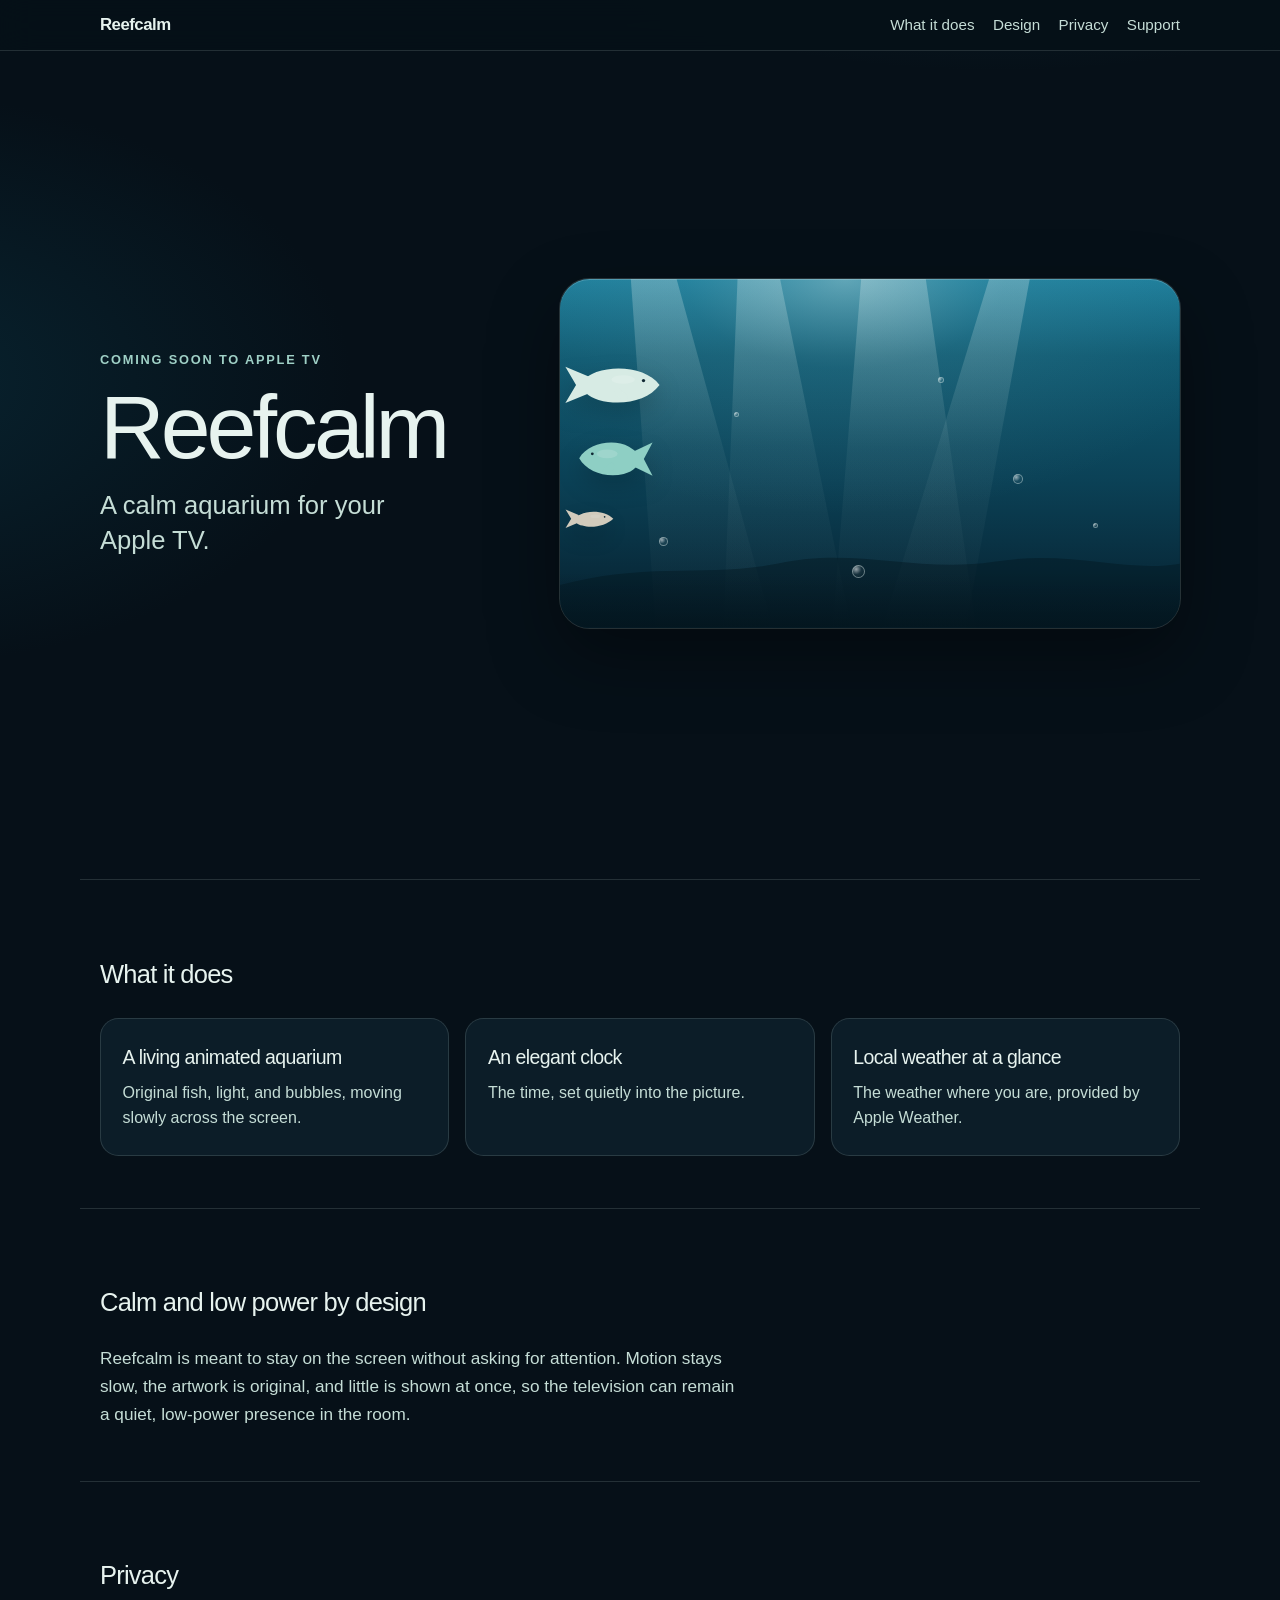
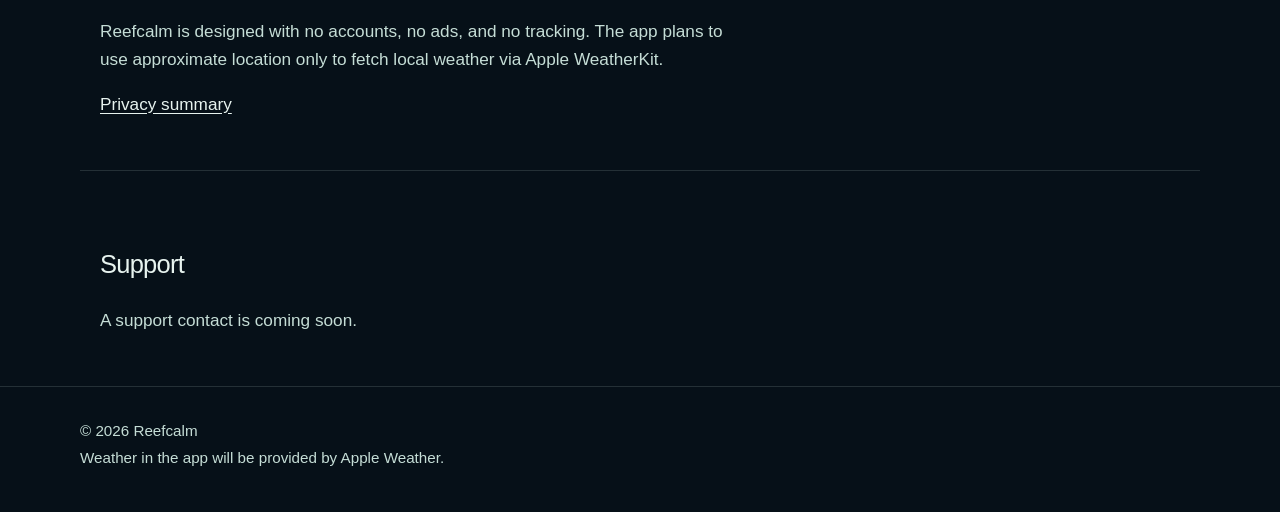
==== index.html @ 29d86023 "Add the Reefcalm outline website A static landing page and plain-language privacy summary for the up" ====
<!DOCTYPE html>
<html lang="en">
<head>
  <meta charset="utf-8">
  <meta name="viewport" content="width=device-width, initial-scale=1">
  <meta name="color-scheme" content="dark">
  <meta name="theme-color" content="#061018">
  <title>Reefcalm — A calm aquarium for Apple TV</title>
  <meta name="description" content="Reefcalm is a calm animated aquarium for Apple TV, with a clock and local weather. Coming soon to Apple TV.">
  <link rel="stylesheet" href="styles.css">
</head>
<body>
  <a class="skip-link" href="#main">Skip to content</a>
  <header class="site-header">
    <nav class="nav" aria-label="Primary">
      <a class="wordmark" href="index.html">Reefcalm</a>
      <ul class="nav-links">
        <li><a href="#what">What it does</a></li>
        <li><a href="#design">Design</a></li>
        <li><a href="privacy.html">Privacy</a></li>
        <li><a href="#support">Support</a></li>
      </ul>
    </nav>
  </header>

  <main id="main" tabindex="-1">
    <section class="hero" aria-labelledby="hero-title">
      <div class="hero-copy">
        <p class="eyebrow">Coming soon to Apple TV</p>
        <h1 id="hero-title">Reefcalm</h1>
        <p class="lede">A calm aquarium for your Apple TV.</p>
      </div>

      <div class="tank" role="img" aria-label="Deep blue water with soft light rays, three simple fish, and bubbles.">
        <svg class="scene" viewBox="0 0 1600 900" preserveAspectRatio="xMidYMid slice" aria-hidden="true" focusable="false">
          <defs>
            <linearGradient id="water" x1="0" y1="0" x2="0" y2="1">
              <stop offset="0%" stop-color="#1c7d9a"/>
              <stop offset="22%" stop-color="#0f5a72"/>
              <stop offset="58%" stop-color="#0b4156"/>
              <stop offset="100%" stop-color="#061e2c"/>
            </linearGradient>
            <radialGradient id="glow" cx="46%" cy="0%" r="68%">
              <stop offset="0%" stop-color="#e7f6f1" stop-opacity="0.34"/>
              <stop offset="38%" stop-color="#8ec4cc" stop-opacity="0.1"/>
              <stop offset="100%" stop-color="#8ec4cc" stop-opacity="0"/>
            </radialGradient>
            <linearGradient id="raygrad" x1="0" y1="0" x2="0" y2="1">
              <stop offset="0%" stop-color="#f4fbf8" stop-opacity="0.38"/>
              <stop offset="48%" stop-color="#d7efe8" stop-opacity="0.08"/>
              <stop offset="100%" stop-color="#d7efe8" stop-opacity="0"/>
            </linearGradient>
            <linearGradient id="floor" x1="0" y1="0" x2="0" y2="1">
              <stop offset="0%" stop-color="#041821" stop-opacity="0"/>
              <stop offset="100%" stop-color="#03141c" stop-opacity="0.72"/>
            </linearGradient>
          </defs>
          <rect width="1600" height="900" fill="url(#water)"/>
          <rect width="1600" height="900" fill="url(#glow)"/>
          <g fill="url(#raygrad)">
            <polygon class="ray ray-1" points="180,-40 290,-40 560,940 250,940"/>
            <polygon class="ray ray-2" points="460,-40 560,-40 760,940 420,940"/>
            <polygon class="ray ray-3" points="780,-30 940,-30 1080,940 700,940"/>
            <polygon class="ray ray-4" points="1120,-40 1220,-40 1040,940 820,940"/>
          </g>
          <path fill="#041821" opacity="0.45" d="M0 790 C220 730 380 770 560 735 C760 690 920 760 1120 730 C1320 698 1460 760 1600 735 L1600 900 L0 900 Z"/>
          <rect y="760" width="1600" height="140" fill="url(#floor)"/>
        </svg>

        <div class="swimmer s1" aria-hidden="true">
          <svg viewBox="0 0 220 110" focusable="false">
            <path class="fish-body" d="M186 54 C164 24 108 16 68 30 C48 38 40 48 42 54 C40 62 50 76 72 82 C114 94 164 84 186 54 Z"/>
            <path class="fish-body" d="M58 40 L10 20 L30 54 L10 88 L58 68 Z"/>
            <path class="fish-fin" d="M108 60 C124 72 136 82 116 80 C102 76 98 66 108 60 Z"/>
            <ellipse cx="118" cy="44" rx="22" ry="8" fill="#ffffff" opacity="0.16"/>
            <circle class="fish-eye" cx="156" cy="46" r="3.1"/>
          </svg>
        </div>
        <div class="swimmer s2" aria-hidden="true">
          <svg class="face-left" viewBox="0 0 220 120" focusable="false">
            <path class="fish-body" d="M176 60 C156 26 98 14 62 34 C42 46 36 56 38 62 C36 72 50 90 74 96 C112 106 158 92 176 60 Z"/>
            <path class="fish-body" d="M54 46 L8 24 L28 62 L8 100 L54 78 Z"/>
            <path class="fish-fin" d="M102 70 C120 84 134 96 112 94 C96 88 88 76 102 70 Z"/>
            <ellipse cx="112" cy="50" rx="24" ry="10" fill="#ffffff" opacity="0.14"/>
            <circle class="fish-eye" cx="146" cy="50" r="3.2"/>
          </svg>
        </div>
        <div class="swimmer s3" aria-hidden="true">
          <svg viewBox="0 0 220 110" focusable="false">
            <path class="fish-body" d="M172 54 C150 30 98 24 66 40 C50 48 44 52 46 54 C44 60 56 74 72 76 C104 86 150 76 172 54 Z"/>
            <path class="fish-body" d="M60 42 L18 24 L36 54 L18 84 L60 66 Z"/>
            <path class="fish-fin" d="M98 60 C112 70 122 78 106 76 C94 72 88 64 98 60 Z"/>
            <ellipse cx="114" cy="46" rx="16" ry="6" fill="#ffffff" opacity="0.14"/>
            <circle class="fish-eye" cx="144" cy="48" r="2.7"/>
          </svg>
        </div>

        <span class="bubble b1" aria-hidden="true"></span>
        <span class="bubble b2" aria-hidden="true"></span>
        <span class="bubble b3" aria-hidden="true"></span>
        <span class="bubble b4" aria-hidden="true"></span>
        <span class="bubble b5" aria-hidden="true"></span>
        <span class="bubble b6" aria-hidden="true"></span>
      </div>
    </section>

    <section class="section" id="what" aria-labelledby="what-title">
      <h2 id="what-title">What it does</h2>
      <ul class="features">
        <li>
          <h3>A living animated aquarium</h3>
          <p>Original fish, light, and bubbles, moving slowly across the screen.</p>
        </li>
        <li>
          <h3>An elegant clock</h3>
          <p>The time, set quietly into the picture.</p>
        </li>
        <li>
          <h3>Local weather at a glance</h3>
          <p>The weather where you are, provided by Apple Weather.</p>
        </li>
      </ul>
    </section>

    <section class="section" id="design" aria-labelledby="design-title">
      <h2 id="design-title">Calm and low power by design</h2>
      <p>Reefcalm is meant to stay on the screen without asking for attention. Motion stays slow, the artwork is original, and little is shown at once, so the television can remain a quiet, low-power presence in the room.</p>
    </section>

    <section class="section" id="privacy" aria-labelledby="privacy-title">
      <h2 id="privacy-title">Privacy</h2>
      <p>Reefcalm is designed with no accounts, no ads, and no tracking. The app plans to use approximate location only to fetch local weather via Apple WeatherKit.</p>
      <p class="more"><a href="privacy.html">Privacy summary</a></p>
    </section>

    <section class="section" id="support" aria-labelledby="support-title">
      <h2 id="support-title">Support</h2>
      <p>A support contact is coming soon.</p>
    </section>
  </main>

  <footer class="site-footer">
    <div class="footer-inner">
      <p>© 2026 Reefcalm</p>
      <p>Weather in the app will be provided by Apple Weather.</p>
    </div>
  </footer>
</body>
</html>
---- styles.css ----
:root {
  --bg: #061018;
  --bg-raised: #0c1d28;
  --text: #e7f3ef;
  --text-soft: #c5ddd6;
  --accent: #9fd0c6;
  --line: rgba(215, 239, 233, 0.14);
  --font: -apple-system, "SF Pro Text", "SF Pro Display", BlinkMacSystemFont, "Segoe UI", Helvetica, Arial, sans-serif;
  --content: 1120px;
  --pad: 1.25rem;
}

*,
*::before,
*::after {
  box-sizing: border-box;
}

html {
  scroll-behavior: smooth;
}

body {
  display: flex;
  flex-direction: column;
  margin: 0;
  min-height: 100vh;
  background:
    radial-gradient(1100px 560px at 78% -12%, rgba(26, 96, 118, 0.38), transparent 58%),
    radial-gradient(800px 480px at -10% 18%, rgba(10, 52, 68, 0.55), transparent 60%),
    var(--bg);
  color: var(--text);
  font-family: var(--font);
  font-size: 1.0625rem;
  line-height: 1.6;
  text-rendering: optimizeLegibility;
  -webkit-font-smoothing: antialiased;
}

::selection {
  background: #1a5c66;
  color: #f4fffc;
}

:focus-visible {
  outline: 2px solid var(--text);
  outline-offset: 3px;
}

a {
  color: var(--text);
}

a:visited {
  color: var(--text);
}

.skip-link {
  position: absolute;
  left: 1rem;
  top: -4rem;
  z-index: 20;
  padding: 0.6rem 1rem;
  background: var(--text);
  color: var(--bg);
  font-weight: 600;
  text-decoration: none;
}

.skip-link:focus {
  top: 1rem;
}

.site-header {
  position: sticky;
  top: 0;
  z-index: 5;
  background: rgba(6, 16, 24, 0.94);
  border-bottom: 1px solid var(--line);
  backdrop-filter: blur(16px);
}

.nav {
  display: flex;
  flex-wrap: wrap;
  align-items: center;
  justify-content: space-between;
  gap: 0.25rem 1.25rem;
  max-width: var(--content);
  margin: 0 auto;
  padding: 0.2rem var(--pad);
}

.wordmark {
  display: inline-flex;
  align-items: center;
  min-height: 44px;
  color: var(--text);
  font-size: 1.05rem;
  font-weight: 600;
  letter-spacing: -0.03em;
  text-decoration: none;
}

.nav-links {
  display: flex;
  flex-wrap: wrap;
  align-items: center;
  gap: 0.1rem 1.15rem;
  margin: 0;
  padding: 0;
  list-style: none;
}

.nav-links a {
  display: inline-flex;
  align-items: center;
  min-height: 44px;
  color: var(--text-soft);
  font-size: 0.95rem;
  text-decoration: none;
}

.nav-links a:hover,
.nav-links a:focus-visible,
.nav-links a[aria-current="page"] {
  color: var(--text);
  text-decoration: underline;
  text-underline-offset: 0.28em;
}

main a {
  text-underline-offset: 0.18em;
}

main {
  flex: 1 0 auto;
}

main:focus {
  outline: none;
}

section[id] {
  scroll-margin-top: 5rem;
}

h1,
h2,
h3 {
  font-weight: 500;
  letter-spacing: -0.03em;
  text-wrap: balance;
}

p {
  text-wrap: pretty;
}

.hero {
  display: grid;
  gap: 2rem;
  max-width: var(--content);
  margin: 0 auto;
  padding: 2.25rem var(--pad) 3.5rem;
  align-items: center;
}

.eyebrow {
  margin: 0 0 0.9rem;
  color: var(--accent);
  font-size: 0.8rem;
  font-weight: 600;
  letter-spacing: 0.14em;
  text-transform: uppercase;
}

.hero h1 {
  margin: 0;
  font-size: clamp(3.25rem, 8vw, 5.6rem);
  line-height: 0.95;
  letter-spacing: -0.045em;
}

.lede {
  margin: 1.15rem 0 0;
  max-width: 22ch;
  color: var(--text-soft);
  font-size: clamp(1.25rem, 2vw, 1.6rem);
  line-height: 1.35;
}

.tank {
  position: relative;
  aspect-ratio: 16 / 9;
  overflow: hidden;
  border-radius: 1.25rem;
  background: #06202e;
  box-shadow:
    0 0 0 1px rgba(215, 239, 233, 0.16),
    0 28px 70px rgba(0, 0, 0, 0.38);
}

.tank::after {
  content: "";
  position: absolute;
  inset: 0;
  z-index: 3;
  border-radius: inherit;
  box-shadow: inset 0 1px 0 rgba(255, 255, 255, 0.2);
  pointer-events: none;
}

.scene {
  position: absolute;
  inset: 0;
  display: block;
  width: 100%;
  height: 100%;
}

.ray {
  opacity: 0.72;
  transform-box: fill-box;
  transform-origin: 50% 0%;
  animation: ray 14s ease-in-out infinite alternate;
}

.ray-2 { animation-duration: 18s; animation-delay: -4s; }
.ray-3 { animation-duration: 15s; animation-delay: -8s; }
.ray-4 { animation-duration: 20s; animation-delay: -2s; }

.swimmer {
  position: absolute;
  left: 0;
  z-index: 1;
}

.swimmer svg {
  display: block;
  width: 100%;
  height: auto;
  overflow: visible;
  filter: drop-shadow(0 10px 12px rgba(0, 0, 0, 0.18));
}

.fish-body { fill: currentColor; }
.fish-fin { fill: currentColor; opacity: 0.7; }
.fish-eye { fill: #102833; }

.s1 {
  top: 22%;
  width: 19%;
  color: #d7ebe4;
  animation: swim-right 62s linear infinite;
  animation-delay: -12s;
}

.s2 {
  top: 44%;
  width: 15.5%;
  color: #8ecfc4;
  animation: swim-left 76s linear infinite;
  animation-delay: -36s;
}

.s3 {
  top: 64%;
  width: 11%;
  color: #e4d8c6;
  opacity: 0.92;
  animation: swim-right 54s linear infinite;
  animation-delay: -24s;
}

.face-left {
  transform: scaleX(-1);
  transform-origin: center;
}

.bubble {
  position: absolute;
  z-index: 2;
  border-radius: 50%;
  opacity: 0.8;
  background:
    radial-gradient(circle at 32% 32%, rgba(255, 255, 255, 0.72), rgba(255, 255, 255, 0.08) 42%, rgba(255, 255, 255, 0.02) 70%);
  box-shadow: inset 0 0 0 1px rgba(236, 248, 244, 0.55);
  animation: rise linear infinite;
}

.b1 { left: 16%; top: 74%; width: 9px; height: 9px; animation-duration: 19s; animation-delay: -2s; }
.b2 { left: 28%; top: 38%; width: 5px; height: 5px; animation-duration: 24s; animation-delay: -11s; }
.b3 { left: 47%; top: 82%; width: 13px; height: 13px; animation-duration: 22s; animation-delay: -6s; }
.b4 { left: 61%; top: 28%; width: 6px; height: 6px; animation-duration: 27s; animation-delay: -16s; }
.b5 { left: 73%; top: 56%; width: 10px; height: 10px; animation-duration: 21s; animation-delay: -9s; }
.b6 { left: 86%; top: 70%; width: 5px; height: 5px; animation-duration: 18s; animation-delay: -4s; }

.section {
  max-width: var(--content);
  margin: 0 auto;
  padding: 3.25rem var(--pad);
  border-top: 1px solid var(--line);
}

.section p {
  max-width: 40rem;
  margin: 0;
  color: var(--text-soft);
  font-size: 1.075rem;
  line-height: 1.65;
}

.section p + p,
.section .more {
  margin-top: 1rem;
}

.more {
  display: inline-block;
}

.features {
  display: grid;
  gap: 1rem;
  margin: 1.5rem 0 0;
  padding: 0;
  list-style: none;
}

.features li {
  padding: 1.4rem 1.35rem 1.5rem;
  background: var(--bg-raised);
  border: 1px solid var(--line);
  border-radius: 1.15rem;
}

.features h3 {
  margin: 0 0 0.5rem;
  font-size: 1.22rem;
}

.features p {
  max-width: none;
  font-size: 1rem;
  line-height: 1.55;
}

.site-footer {
  border-top: 1px solid var(--line);
  padding: 1.75rem var(--pad) 2.4rem;
}

.footer-inner {
  max-width: var(--content);
  margin: 0 auto;
}

.site-footer p {
  margin: 0.2rem 0;
  color: var(--text-soft);
  font-size: 0.95rem;
}

.legal {
  max-width: 42rem;
  margin: 0 auto;
  padding: 4.25rem var(--pad) 5rem;
}

.legal h1 {
  margin: 0 0 1.5rem;
  font-size: clamp(2.6rem, 6vw, 4.1rem);
  line-height: 1;
  letter-spacing: -0.04em;
}

.legal p {
  margin: 0 0 1.1rem;
  color: var(--text-soft);
  font-size: 1.125rem;
  line-height: 1.7;
}

@keyframes ray {
  from { opacity: 0.42; transform: rotate(-1.1deg) scaleX(0.96); }
  to { opacity: 0.95; transform: rotate(1.1deg) scaleX(1.05); }
}

@keyframes swim-right {
  0% { transform: translate3d(-30%, 0, 0); opacity: 0; }
  8% { opacity: 1; }
  28% { transform: translate3d(90%, -12px, 0); opacity: 1; }
  52% { transform: translate3d(230%, 8px, 0); opacity: 1; }
  76% { transform: translate3d(370%, -8px, 0); opacity: 1; }
  92% { opacity: 1; }
  100% { transform: translate3d(540%, 0, 0); opacity: 0; }
}

@keyframes swim-left {
  0% { transform: translate3d(640%, 0, 0); opacity: 0; }
  8% { opacity: 1; }
  30% { transform: translate3d(430%, 10px, 0); opacity: 1; }
  55% { transform: translate3d(230%, -8px, 0); opacity: 1; }
  80% { transform: translate3d(40%, 6px, 0); opacity: 1; }
  92% { opacity: 1; }
  100% { transform: translate3d(-40%, 0, 0); opacity: 0; }
}

@keyframes rise {
  0% { top: 96%; opacity: 0; transform: translateX(0); }
  14% { opacity: 0.85; }
  50% { transform: translateX(7px); }
  100% { top: -8%; opacity: 0; transform: translateX(-5px); }
}

@media (min-width: 720px) {
  .tank { border-radius: 1.85rem; }
}

@media (min-width: 880px) {
  .features { grid-template-columns: repeat(3, 1fr); }
}

@media (min-width: 960px) {
  .hero {
    grid-template-columns: minmax(16rem, 0.78fr) minmax(0, 1.22fr);
    column-gap: 4rem;
    min-height: calc(100svh - 4.5rem);
    padding-top: 1.5rem;
    padding-bottom: 3rem;
  }
}

@media (max-width: 380px) {
  .nav-links { gap: 0.1rem 0.75rem; }
  .nav-links a { font-size: 0.9rem; }
}

@media (prefers-reduced-motion: reduce) {
  html { scroll-behavior: auto; }

  *,
  *::before,
  *::after {
    animation: none !important;
    transition: none !important;
  }

  .ray { opacity: 0.75; transform: none; }
  .bubble { opacity: 0.8; transform: none; }

  .s1 { left: 12%; top: 26%; opacity: 1; transform: none; }
  .s2 { left: 60%; top: 44%; opacity: 1; transform: none; }
  .s3 { left: 30%; top: 64%; opacity: 0.92; transform: none; }
}

@media (forced-colors: active) {
  .tank { forced-color-adjust: none; border: 1px solid CanvasText; }
  .features li { border: 1px solid CanvasText; }
}
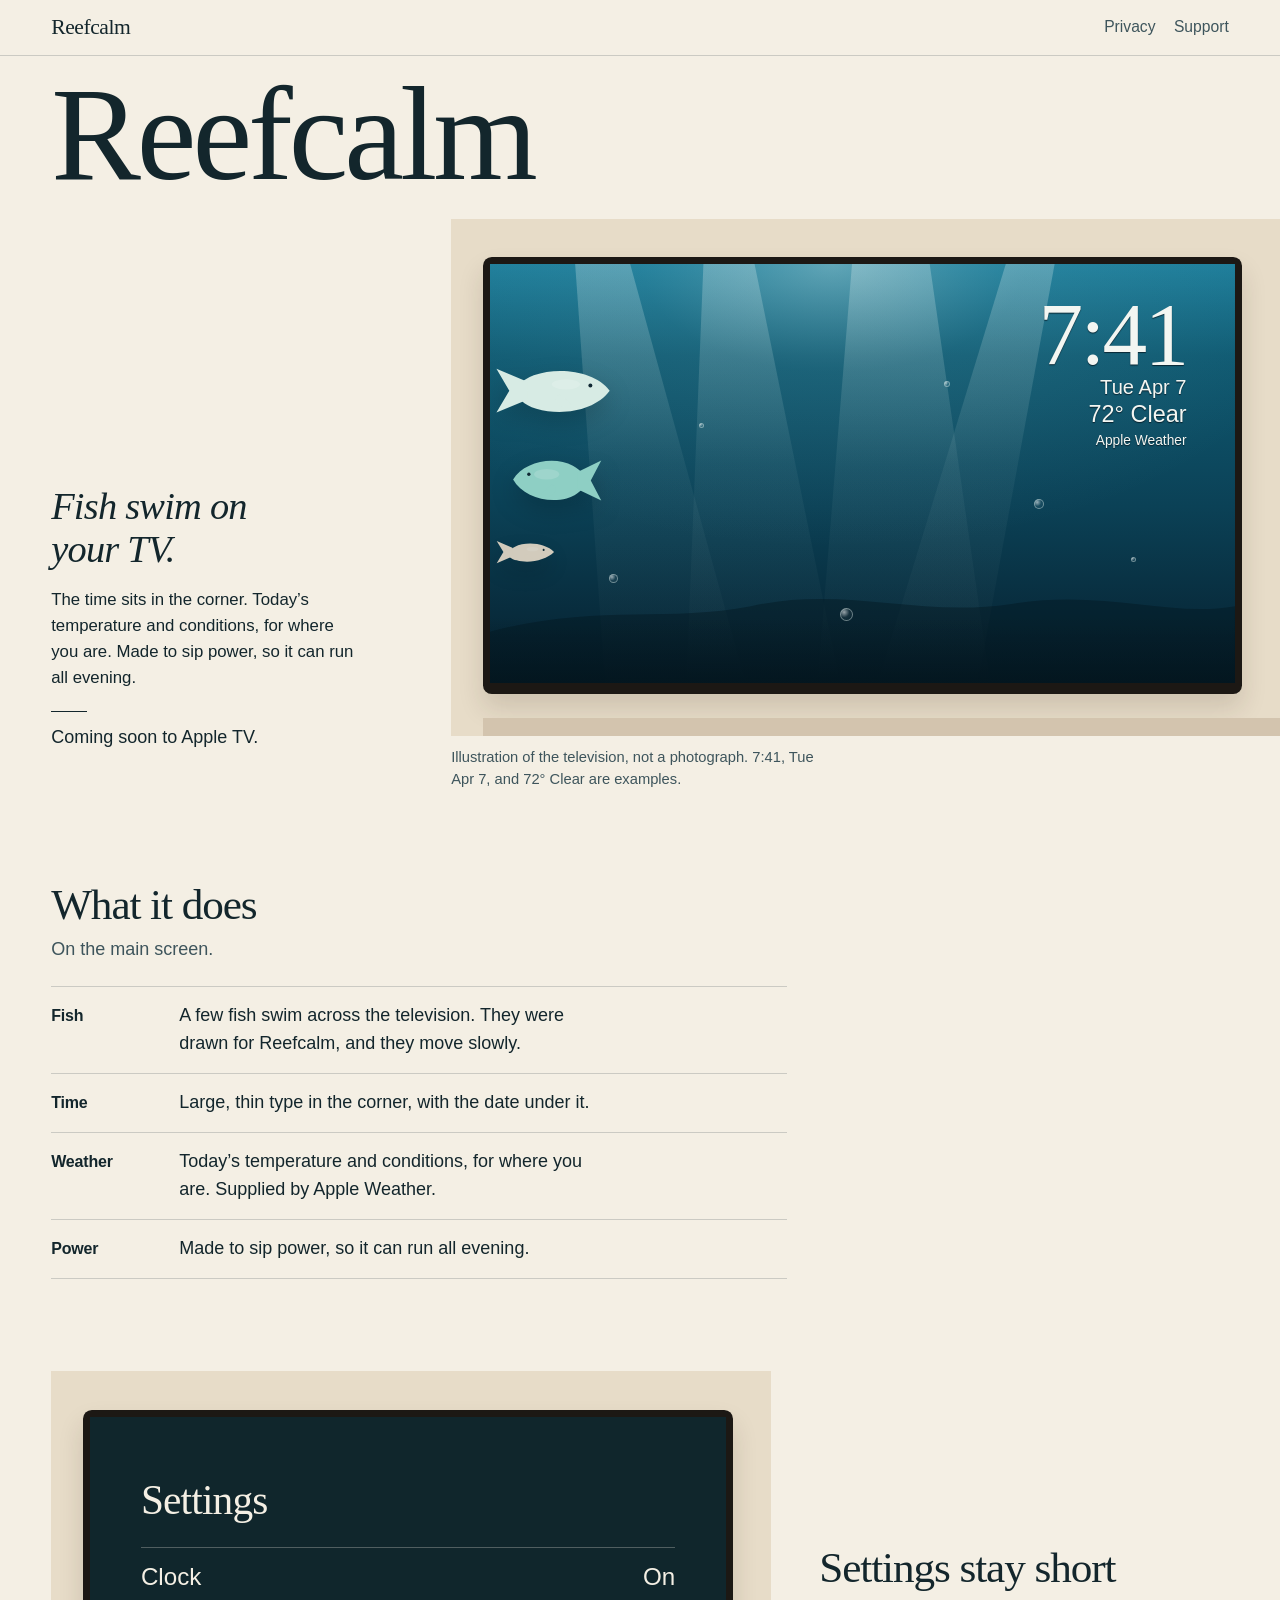
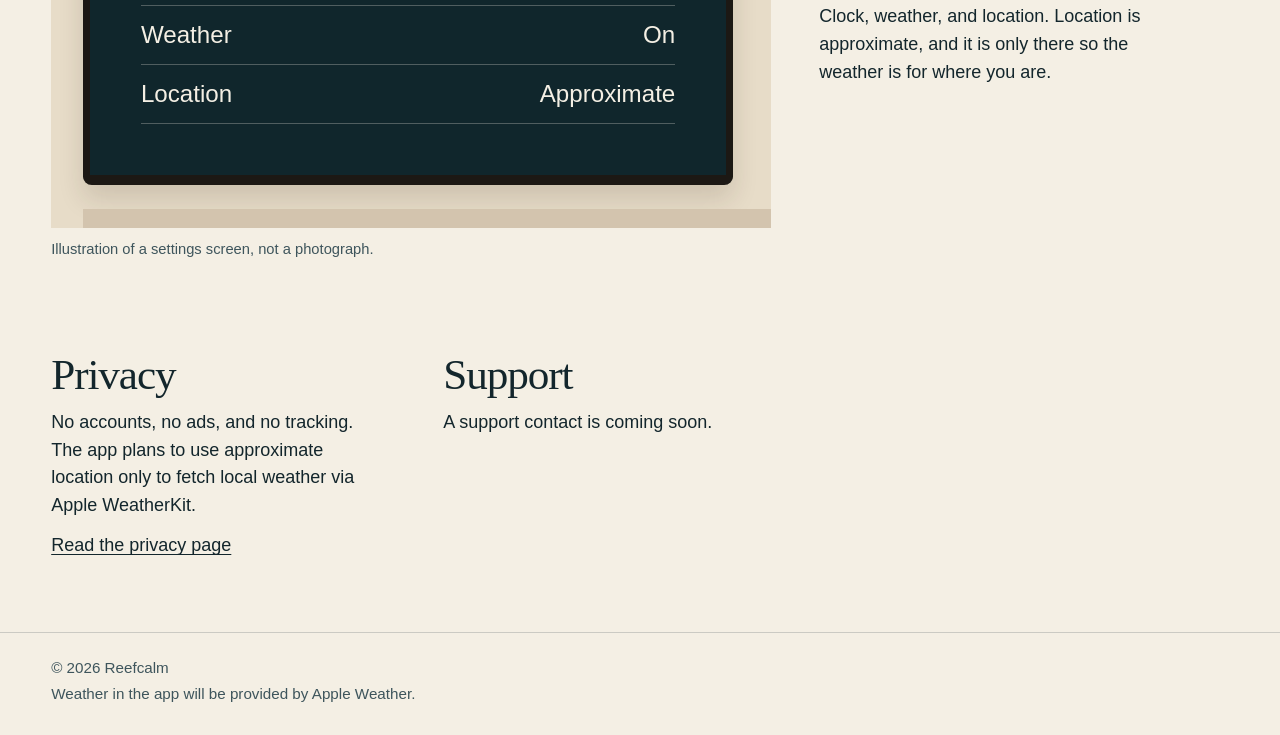
==== commit fe4923b4: "Redo the Reefcalm page around the aquarium Keep the fish animation and replace the dark template wit" ====
--- a/index.html
+++ b/index.html
@@ -3,20 +3,18 @@
 <head>
   <meta charset="utf-8">
   <meta name="viewport" content="width=device-width, initial-scale=1">
-  <meta name="color-scheme" content="dark">
-  <meta name="theme-color" content="#061018">
-  <title>Reefcalm — A calm aquarium for Apple TV</title>
-  <meta name="description" content="Reefcalm is a calm animated aquarium for Apple TV, with a clock and local weather. Coming soon to Apple TV.">
+  <meta name="color-scheme" content="light">
+  <meta name="theme-color" content="#f4efe4">
+  <title>Reefcalm — Fish swim on your TV</title>
+  <meta name="description" content="Reefcalm is an aquarium for Apple TV. Fish swim on the screen, the time sits in the corner, and you get today's temperature and conditions for where you are. Coming soon to Apple TV.">
   <link rel="stylesheet" href="styles.css">
 </head>
 <body>
   <a class="skip-link" href="#main">Skip to content</a>
   <header class="site-header">
     <nav class="nav" aria-label="Primary">
-      <a class="wordmark" href="index.html">Reefcalm</a>
+      <a class="brand" href="index.html" aria-current="page">Reefcalm</a>
       <ul class="nav-links">
-        <li><a href="#what">What it does</a></li>
-        <li><a href="#design">Design</a></li>
         <li><a href="privacy.html">Privacy</a></li>
         <li><a href="#support">Support</a></li>
       </ul>
@@ -25,118 +23,166 @@
 
   <main id="main" tabindex="-1">
     <section class="hero" aria-labelledby="hero-title">
-      <div class="hero-copy">
-        <p class="eyebrow">Coming soon to Apple TV</p>
-        <h1 id="hero-title">Reefcalm</h1>
-        <p class="lede">A calm aquarium for your Apple TV.</p>
-      </div>
-
-      <div class="tank" role="img" aria-label="Deep blue water with soft light rays, three simple fish, and bubbles.">
-        <svg class="scene" viewBox="0 0 1600 900" preserveAspectRatio="xMidYMid slice" aria-hidden="true" focusable="false">
-          <defs>
-            <linearGradient id="water" x1="0" y1="0" x2="0" y2="1">
-              <stop offset="0%" stop-color="#1c7d9a"/>
-              <stop offset="22%" stop-color="#0f5a72"/>
-              <stop offset="58%" stop-color="#0b4156"/>
-              <stop offset="100%" stop-color="#061e2c"/>
-            </linearGradient>
-            <radialGradient id="glow" cx="46%" cy="0%" r="68%">
-              <stop offset="0%" stop-color="#e7f6f1" stop-opacity="0.34"/>
-              <stop offset="38%" stop-color="#8ec4cc" stop-opacity="0.1"/>
-              <stop offset="100%" stop-color="#8ec4cc" stop-opacity="0"/>
-            </radialGradient>
-            <linearGradient id="raygrad" x1="0" y1="0" x2="0" y2="1">
-              <stop offset="0%" stop-color="#f4fbf8" stop-opacity="0.38"/>
-              <stop offset="48%" stop-color="#d7efe8" stop-opacity="0.08"/>
-              <stop offset="100%" stop-color="#d7efe8" stop-opacity="0"/>
-            </linearGradient>
-            <linearGradient id="floor" x1="0" y1="0" x2="0" y2="1">
-              <stop offset="0%" stop-color="#041821" stop-opacity="0"/>
-              <stop offset="100%" stop-color="#03141c" stop-opacity="0.72"/>
-            </linearGradient>
-          </defs>
-          <rect width="1600" height="900" fill="url(#water)"/>
-          <rect width="1600" height="900" fill="url(#glow)"/>
-          <g fill="url(#raygrad)">
-            <polygon class="ray ray-1" points="180,-40 290,-40 560,940 250,940"/>
-            <polygon class="ray ray-2" points="460,-40 560,-40 760,940 420,940"/>
-            <polygon class="ray ray-3" points="780,-30 940,-30 1080,940 700,940"/>
-            <polygon class="ray ray-4" points="1120,-40 1220,-40 1040,940 820,940"/>
-          </g>
-          <path fill="#041821" opacity="0.45" d="M0 790 C220 730 380 770 560 735 C760 690 920 760 1120 730 C1320 698 1460 760 1600 735 L1600 900 L0 900 Z"/>
-          <rect y="760" width="1600" height="140" fill="url(#floor)"/>
-        </svg>
-
-        <div class="swimmer s1" aria-hidden="true">
-          <svg viewBox="0 0 220 110" focusable="false">
-            <path class="fish-body" d="M186 54 C164 24 108 16 68 30 C48 38 40 48 42 54 C40 62 50 76 72 82 C114 94 164 84 186 54 Z"/>
-            <path class="fish-body" d="M58 40 L10 20 L30 54 L10 88 L58 68 Z"/>
-            <path class="fish-fin" d="M108 60 C124 72 136 82 116 80 C102 76 98 66 108 60 Z"/>
-            <ellipse cx="118" cy="44" rx="22" ry="8" fill="#ffffff" opacity="0.16"/>
-            <circle class="fish-eye" cx="156" cy="46" r="3.1"/>
-          </svg>
-        </div>
-        <div class="swimmer s2" aria-hidden="true">
-          <svg class="face-left" viewBox="0 0 220 120" focusable="false">
-            <path class="fish-body" d="M176 60 C156 26 98 14 62 34 C42 46 36 56 38 62 C36 72 50 90 74 96 C112 106 158 92 176 60 Z"/>
-            <path class="fish-body" d="M54 46 L8 24 L28 62 L8 100 L54 78 Z"/>
-            <path class="fish-fin" d="M102 70 C120 84 134 96 112 94 C96 88 88 76 102 70 Z"/>
-            <ellipse cx="112" cy="50" rx="24" ry="10" fill="#ffffff" opacity="0.14"/>
-            <circle class="fish-eye" cx="146" cy="50" r="3.2"/>
-          </svg>
-        </div>
-        <div class="swimmer s3" aria-hidden="true">
-          <svg viewBox="0 0 220 110" focusable="false">
-            <path class="fish-body" d="M172 54 C150 30 98 24 66 40 C50 48 44 52 46 54 C44 60 56 74 72 76 C104 86 150 76 172 54 Z"/>
-            <path class="fish-body" d="M60 42 L18 24 L36 54 L18 84 L60 66 Z"/>
-            <path class="fish-fin" d="M98 60 C112 70 122 78 106 76 C94 72 88 64 98 60 Z"/>
-            <ellipse cx="114" cy="46" rx="16" ry="6" fill="#ffffff" opacity="0.14"/>
-            <circle class="fish-eye" cx="144" cy="48" r="2.7"/>
-          </svg>
+      <p class="name">Reefcalm</p>
+      <div class="hero-grid">
+        <div class="hero-copy">
+          <h1 id="hero-title">Fish swim on your TV.</h1>
+          <p class="lede">The time sits in the corner. Today’s temperature and conditions, for where you are. Made to sip power, so it can run all evening.</p>
+          <p class="soon">Coming soon to Apple TV.</p>
         </div>
 
-        <span class="bubble b1" aria-hidden="true"></span>
-        <span class="bubble b2" aria-hidden="true"></span>
-        <span class="bubble b3" aria-hidden="true"></span>
-        <span class="bubble b4" aria-hidden="true"></span>
-        <span class="bubble b5" aria-hidden="true"></span>
-        <span class="bubble b6" aria-hidden="true"></span>
+        <figure class="stage">
+          <div class="wall">
+            <div class="tv">
+              <div class="bezel">
+                <div class="screen">
+                  <div class="tank" aria-hidden="true">
+                    <svg class="scene" viewBox="0 0 1600 900" preserveAspectRatio="xMidYMid slice" focusable="false">
+                      <defs>
+                        <linearGradient id="water" x1="0" y1="0" x2="0" y2="1">
+                          <stop offset="0%" stop-color="#1c7d9a"/>
+                          <stop offset="22%" stop-color="#0f5a72"/>
+                          <stop offset="58%" stop-color="#0b4156"/>
+                          <stop offset="100%" stop-color="#061e2c"/>
+                        </linearGradient>
+                        <radialGradient id="glow" cx="46%" cy="0%" r="68%">
+                          <stop offset="0%" stop-color="#e7f6f1" stop-opacity="0.34"/>
+                          <stop offset="38%" stop-color="#8ec4cc" stop-opacity="0.1"/>
+                          <stop offset="100%" stop-color="#8ec4cc" stop-opacity="0"/>
+                        </radialGradient>
+                        <linearGradient id="raygrad" x1="0" y1="0" x2="0" y2="1">
+                          <stop offset="0%" stop-color="#f4fbf8" stop-opacity="0.38"/>
+                          <stop offset="48%" stop-color="#d7efe8" stop-opacity="0.08"/>
+                          <stop offset="100%" stop-color="#d7efe8" stop-opacity="0"/>
+                        </linearGradient>
+                        <linearGradient id="floor" x1="0" y1="0" x2="0" y2="1">
+                          <stop offset="0%" stop-color="#041821" stop-opacity="0"/>
+                          <stop offset="100%" stop-color="#03141c" stop-opacity="0.72"/>
+                        </linearGradient>
+                      </defs>
+                      <rect width="1600" height="900" fill="url(#water)"/>
+                      <rect width="1600" height="900" fill="url(#glow)"/>
+                      <g fill="url(#raygrad)">
+                        <polygon class="ray ray-1" points="180,-40 290,-40 560,940 250,940"/>
+                        <polygon class="ray ray-2" points="460,-40 560,-40 760,940 420,940"/>
+                        <polygon class="ray ray-3" points="780,-30 940,-30 1080,940 700,940"/>
+                        <polygon class="ray ray-4" points="1120,-40 1220,-40 1040,940 820,940"/>
+                      </g>
+                      <path fill="#041821" opacity="0.45" d="M0 790 C220 730 380 770 560 735 C760 690 920 760 1120 730 C1320 698 1460 760 1600 735 L1600 900 L0 900 Z"/>
+                      <rect y="760" width="1600" height="140" fill="url(#floor)"/>
+                    </svg>
+
+                    <div class="swimmer s1">
+                      <svg viewBox="0 0 220 110" focusable="false">
+                        <path class="fish-body" d="M186 54 C164 24 108 16 68 30 C48 38 40 48 42 54 C40 62 50 76 72 82 C114 94 164 84 186 54 Z"/>
+                        <path class="fish-body" d="M58 40 L10 20 L30 54 L10 88 L58 68 Z"/>
+                        <path class="fish-fin" d="M108 60 C124 72 136 82 116 80 C102 76 98 66 108 60 Z"/>
+                        <ellipse cx="118" cy="44" rx="22" ry="8" fill="#ffffff" opacity="0.16"/>
+                        <circle class="fish-eye" cx="156" cy="46" r="3.1"/>
+                      </svg>
+                    </div>
+                    <div class="swimmer s2">
+                      <svg class="face-left" viewBox="0 0 220 120" focusable="false">
+                        <path class="fish-body" d="M176 60 C156 26 98 14 62 34 C42 46 36 56 38 62 C36 72 50 90 74 96 C112 106 158 92 176 60 Z"/>
+                        <path class="fish-body" d="M54 46 L8 24 L28 62 L8 100 L54 78 Z"/>
+                        <path class="fish-fin" d="M102 70 C120 84 134 96 112 94 C96 88 88 76 102 70 Z"/>
+                        <ellipse cx="112" cy="50" rx="24" ry="10" fill="#ffffff" opacity="0.14"/>
+                        <circle class="fish-eye" cx="146" cy="50" r="3.2"/>
+                      </svg>
+                    </div>
+                    <div class="swimmer s3">
+                      <svg viewBox="0 0 220 110" focusable="false">
+                        <path class="fish-body" d="M172 54 C150 30 98 24 66 40 C50 48 44 52 46 54 C44 60 56 74 72 76 C104 86 150 76 172 54 Z"/>
+                        <path class="fish-body" d="M60 42 L18 24 L36 54 L18 84 L60 66 Z"/>
+                        <path class="fish-fin" d="M98 60 C112 70 122 78 106 76 C94 72 88 64 98 60 Z"/>
+                        <ellipse cx="114" cy="46" rx="16" ry="6" fill="#ffffff" opacity="0.14"/>
+                        <circle class="fish-eye" cx="144" cy="48" r="2.7"/>
+                      </svg>
+                    </div>
+
+                    <span class="bubble b1"></span>
+                    <span class="bubble b2"></span>
+                    <span class="bubble b3"></span>
+                    <span class="bubble b4"></span>
+                    <span class="bubble b5"></span>
+                    <span class="bubble b6"></span>
+                  </div>
+
+                  <div class="hud">
+                    <p class="time">7:41</p>
+                    <p class="when">Tue Apr 7</p>
+                    <p class="wx">72° Clear</p>
+                    <p class="credit">Apple Weather</p>
+                  </div>
+                </div>
+              </div>
+            </div>
+          </div>
+          <figcaption>Illustration of the television, not a photograph. 7:41, Tue Apr 7, and 72° Clear are examples.</figcaption>
+        </figure>
       </div>
     </section>
 
-    <section class="section" id="what" aria-labelledby="what-title">
+    <section class="block" id="what" aria-labelledby="what-title">
       <h2 id="what-title">What it does</h2>
-      <ul class="features">
+      <p class="dek">On the main screen.</p>
+      <ul class="what-list">
         <li>
-          <h3>A living animated aquarium</h3>
-          <p>Original fish, light, and bubbles, moving slowly across the screen.</p>
+          <h3>Fish</h3>
+          <p>A few fish swim across the television. They were drawn for Reefcalm, and they move slowly.</p>
         </li>
         <li>
-          <h3>An elegant clock</h3>
-          <p>The time, set quietly into the picture.</p>
+          <h3>Time</h3>
+          <p>Large, thin type in the corner, with the date under it.</p>
         </li>
         <li>
-          <h3>Local weather at a glance</h3>
-          <p>The weather where you are, provided by Apple Weather.</p>
+          <h3>Weather</h3>
+          <p>Today’s temperature and conditions, for where you are. Supplied by Apple Weather.</p>
+        </li>
+        <li>
+          <h3>Power</h3>
+          <p>Made to sip power, so it can run all evening.</p>
         </li>
       </ul>
     </section>
 
-    <section class="section" id="design" aria-labelledby="design-title">
-      <h2 id="design-title">Calm and low power by design</h2>
-      <p>Reefcalm is meant to stay on the screen without asking for attention. Motion stays slow, the artwork is original, and little is shown at once, so the television can remain a quiet, low-power presence in the room.</p>
+    <section class="block settings" id="settings" aria-labelledby="settings-title">
+      <div class="settings-copy">
+        <h2 id="settings-title">Settings stay short</h2>
+        <p>Clock, weather, and location. Location is approximate, and it is only there so the weather is for where you are.</p>
+      </div>
+      <figure class="stage stage-small">
+        <div class="wall wall-small">
+          <div class="tv">
+            <div class="bezel">
+              <div class="screen">
+                <div class="settings-screen">
+                  <p class="set-name">Settings</p>
+                  <ul class="set-rows">
+                    <li><span>Clock</span><span>On</span></li>
+                    <li><span>Weather</span><span>On</span></li>
+                    <li><span>Location</span><span>Approximate</span></li>
+                  </ul>
+                </div>
+              </div>
+            </div>
+          </div>
+        </div>
+        <figcaption>Illustration of a settings screen, not a photograph.</figcaption>
+      </figure>
     </section>
 
-    <section class="section" id="privacy" aria-labelledby="privacy-title">
-      <h2 id="privacy-title">Privacy</h2>
-      <p>Reefcalm is designed with no accounts, no ads, and no tracking. The app plans to use approximate location only to fetch local weather via Apple WeatherKit.</p>
-      <p class="more"><a href="privacy.html">Privacy summary</a></p>
-    </section>
-
-    <section class="section" id="support" aria-labelledby="support-title">
-      <h2 id="support-title">Support</h2>
-      <p>A support contact is coming soon.</p>
-    </section>
+    <div class="block notes">
+      <section id="privacy" aria-labelledby="privacy-title">
+        <h2 id="privacy-title">Privacy</h2>
+        <p>No accounts, no ads, and no tracking. The app plans to use approximate location only to fetch local weather via Apple WeatherKit.</p>
+        <p><a href="privacy.html">Read the privacy page</a></p>
+      </section>
+      <section id="support" aria-labelledby="support-title">
+        <h2 id="support-title">Support</h2>
+        <p>A support contact is coming soon.</p>
+      </section>
+    </div>
   </main>
 
   <footer class="site-footer">
--- a/styles.css
+++ b/styles.css
@@ -1,13 +1,14 @@
 :root {
-  --bg: #061018;
-  --bg-raised: #0c1d28;
-  --text: #e7f3ef;
-  --text-soft: #c5ddd6;
-  --accent: #9fd0c6;
-  --line: rgba(215, 239, 233, 0.14);
-  --font: -apple-system, "SF Pro Text", "SF Pro Display", BlinkMacSystemFont, "Segoe UI", Helvetica, Arial, sans-serif;
-  --content: 1120px;
-  --pad: 1.25rem;
+  --paper: #f4efe4;
+  --ink: #13262c;
+  --muted: #3e555c;
+  --rule: rgba(19, 38, 44, 0.18);
+  --plaster: #e7dcc8;
+  --floor: #d3c4ae;
+  --bezel: #1c1814;
+  --display: Didot, "Bodoni MT", "Bodoni 72", "Didot LT STD", "Hoefler Text", Georgia, "Times New Roman", serif;
+  --sans: "Avenir Next", Avenir, "Segoe UI", "Helvetica Neue", Helvetica, Arial, sans-serif;
+  --pad: clamp(1.15rem, 4vw, 3.25rem);
 }
 
 *,
@@ -25,59 +26,73 @@
   flex-direction: column;
   margin: 0;
   min-height: 100vh;
-  background:
-    radial-gradient(1100px 560px at 78% -12%, rgba(26, 96, 118, 0.38), transparent 58%),
-    radial-gradient(800px 480px at -10% 18%, rgba(10, 52, 68, 0.55), transparent 60%),
-    var(--bg);
-  color: var(--text);
-  font-family: var(--font);
-  font-size: 1.0625rem;
-  line-height: 1.6;
+  background: var(--paper);
+  color: var(--ink);
+  font: 18px/1.55 var(--sans);
   text-rendering: optimizeLegibility;
   -webkit-font-smoothing: antialiased;
 }
 
 ::selection {
-  background: #1a5c66;
-  color: #f4fffc;
+  background: #1d4c56;
+  color: var(--paper);
 }
 
 :focus-visible {
-  outline: 2px solid var(--text);
+  outline: 2px solid var(--ink);
   outline-offset: 3px;
 }
 
 a {
-  color: var(--text);
+  color: var(--ink);
 }
 
 a:visited {
-  color: var(--text);
+  color: var(--ink);
+}
+
+img,
+svg {
+  max-width: 100%;
 }
 
 .skip-link {
   position: absolute;
-  left: 1rem;
+  left: var(--pad);
   top: -4rem;
   z-index: 20;
-  padding: 0.6rem 1rem;
-  background: var(--text);
-  color: var(--bg);
+  padding: 0.55rem 0.8rem;
+  background: var(--ink);
+  color: var(--paper);
   font-weight: 600;
   text-decoration: none;
 }
 
 .skip-link:focus {
-  top: 1rem;
-}
+  top: 0.75rem;
+}
+
+main {
+  flex: 1 0 auto;
+}
+
+main:focus {
+  outline: none;
+}
+
+section[id] {
+  scroll-margin-top: 1.5rem;
+}
+
+p {
+  text-wrap: pretty;
+}
+
+/* Header */
 
 .site-header {
-  position: sticky;
-  top: 0;
-  z-index: 5;
-  background: rgba(6, 16, 24, 0.94);
-  border-bottom: 1px solid var(--line);
-  backdrop-filter: blur(16px);
+  background: var(--paper);
+  border-bottom: 1px solid var(--rule);
 }
 
 .nav {
@@ -86,27 +101,25 @@
   align-items: center;
   justify-content: space-between;
   gap: 0.25rem 1.25rem;
-  max-width: var(--content);
-  margin: 0 auto;
-  padding: 0.2rem var(--pad);
-}
-
-.wordmark {
+  padding: 0.35rem var(--pad);
+}
+
+.brand {
   display: inline-flex;
   align-items: center;
   min-height: 44px;
-  color: var(--text);
-  font-size: 1.05rem;
-  font-weight: 600;
-  letter-spacing: -0.03em;
+  color: var(--ink);
+  font-family: var(--display);
+  font-size: 1.35rem;
+  font-weight: 500;
+  letter-spacing: -0.02em;
   text-decoration: none;
 }
 
 .nav-links {
   display: flex;
   flex-wrap: wrap;
-  align-items: center;
-  gap: 0.1rem 1.15rem;
+  gap: 0.15rem 1.15rem;
   margin: 0;
   padding: 0;
   list-style: none;
@@ -116,99 +129,172 @@
   display: inline-flex;
   align-items: center;
   min-height: 44px;
-  color: var(--text-soft);
-  font-size: 0.95rem;
+  color: var(--muted);
+  font-size: 0.98rem;
   text-decoration: none;
 }
 
 .nav-links a:hover,
 .nav-links a:focus-visible,
 .nav-links a[aria-current="page"] {
-  color: var(--text);
+  color: var(--ink);
   text-decoration: underline;
-  text-underline-offset: 0.28em;
-}
-
-main a {
-  text-underline-offset: 0.18em;
-}
-
-main {
-  flex: 1 0 auto;
-}
-
-main:focus {
-  outline: none;
-}
-
-section[id] {
-  scroll-margin-top: 5rem;
-}
-
-h1,
-h2,
-h3 {
-  font-weight: 500;
+  text-underline-offset: 0.22em;
+}
+
+.brand[aria-current="page"] {
+  text-decoration: none;
+}
+
+/* Masthead */
+
+.hero {
+  padding: 1.35rem var(--pad) 0;
+}
+
+.name {
+  margin: 0;
+  font-family: var(--display);
+  font-size: clamp(3.05rem, 11.2vw, 8.4rem);
+  font-weight: 500;
+  line-height: 0.84;
   letter-spacing: -0.03em;
-  text-wrap: balance;
-}
-
-p {
-  text-wrap: pretty;
-}
-
-.hero {
+  hyphens: none;
+}
+
+.hero-grid {
   display: grid;
-  gap: 2rem;
-  max-width: var(--content);
-  margin: 0 auto;
-  padding: 2.25rem var(--pad) 3.5rem;
-  align-items: center;
-}
-
-.eyebrow {
-  margin: 0 0 0.9rem;
-  color: var(--accent);
-  font-size: 0.8rem;
-  font-weight: 600;
-  letter-spacing: 0.14em;
-  text-transform: uppercase;
+  gap: 1.75rem;
+  margin-top: 1.4rem;
 }
 
 .hero h1 {
   margin: 0;
-  font-size: clamp(3.25rem, 8vw, 5.6rem);
-  line-height: 0.95;
-  letter-spacing: -0.045em;
+  max-width: 12ch;
+  font-family: var(--display);
+  font-size: clamp(1.75rem, 3vw, 2.45rem);
+  font-style: italic;
+  font-weight: 500;
+  line-height: 1.12;
+  letter-spacing: -0.02em;
 }
 
 .lede {
-  margin: 1.15rem 0 0;
-  max-width: 22ch;
-  color: var(--text-soft);
-  font-size: clamp(1.25rem, 2vw, 1.6rem);
-  line-height: 1.35;
-}
-
-.tank {
+  margin: 1rem 0 0;
+  max-width: 34ch;
+  font-size: 1.05rem;
+}
+
+.soon {
+  margin: 1.2rem 0 0;
+}
+
+.soon::before {
+  content: "";
+  display: block;
+  width: 2.25rem;
+  height: 1px;
+  margin-bottom: 0.75rem;
+  background: var(--ink);
+}
+
+.stage {
+  margin: 0;
+}
+
+.wall {
+  background: var(--plaster);
+  padding: 1.6rem var(--pad) 0;
+  margin-inline: calc(var(--pad) * -1);
+}
+
+.wall::after {
+  content: "";
+  display: block;
+  height: 1.15rem;
+  margin-top: 1.5rem;
+  background: var(--floor);
+}
+
+.bezel {
+  background: var(--bezel);
+  padding: 0.42rem 0.42rem 0.68rem;
+  border-radius: 0.55rem;
+  box-shadow: 0 14px 26px rgba(48, 32, 18, 0.14);
+}
+
+.screen {
   position: relative;
   aspect-ratio: 16 / 9;
   overflow: hidden;
-  border-radius: 1.25rem;
   background: #06202e;
-  box-shadow:
-    0 0 0 1px rgba(215, 239, 233, 0.16),
-    0 28px 70px rgba(0, 0, 0, 0.38);
-}
-
-.tank::after {
-  content: "";
+  container-type: inline-size;
+}
+
+.stage figcaption {
+  margin: 0.7rem 0 0;
+  max-width: 46ch;
+  color: var(--muted);
+  font-size: 0.92rem;
+  line-height: 1.45;
+}
+
+.hud {
+  position: absolute;
+  z-index: 3;
+  top: 8%;
+  right: 6.5%;
+  max-width: 62%;
+  color: #f3f6f2;
+  text-align: right;
+  text-shadow: 0 1px 1px rgba(4, 16, 24, 0.7);
+}
+
+.time {
+  margin: 0;
+  font-family: var(--display);
+  font-size: 12cqw;
+  font-weight: 400;
+  line-height: 0.8;
+  letter-spacing: -0.03em;
+  font-variant-numeric: tabular-nums;
+}
+
+.when,
+.wx,
+.credit {
+  margin: 0;
+  font-family: var(--sans);
+  font-weight: 500;
+}
+
+.when {
+  margin-top: 0.35em;
+  font-size: max(0.78rem, 2.7cqw);
+  line-height: 1.15;
+}
+
+.wx {
+  margin-top: 0.06em;
+  font-size: max(0.9rem, 3.15cqw);
+  line-height: 1.15;
+}
+
+.credit {
+  margin-top: 0.4em;
+  font-size: max(0.68rem, 1.85cqw);
+  font-weight: 500;
+  line-height: 1.15;
+}
+
+/* Aquarium — keep this motion as it is */
+
+.tank {
   position: absolute;
   inset: 0;
-  z-index: 3;
-  border-radius: inherit;
-  box-shadow: inset 0 1px 0 rgba(255, 255, 255, 0.2);
-  pointer-events: none;
+  z-index: 1;
+  overflow: hidden;
+  background: #06202e;
 }
 
 .scene {
@@ -296,92 +382,6 @@
 .b5 { left: 73%; top: 56%; width: 10px; height: 10px; animation-duration: 21s; animation-delay: -9s; }
 .b6 { left: 86%; top: 70%; width: 5px; height: 5px; animation-duration: 18s; animation-delay: -4s; }
 
-.section {
-  max-width: var(--content);
-  margin: 0 auto;
-  padding: 3.25rem var(--pad);
-  border-top: 1px solid var(--line);
-}
-
-.section p {
-  max-width: 40rem;
-  margin: 0;
-  color: var(--text-soft);
-  font-size: 1.075rem;
-  line-height: 1.65;
-}
-
-.section p + p,
-.section .more {
-  margin-top: 1rem;
-}
-
-.more {
-  display: inline-block;
-}
-
-.features {
-  display: grid;
-  gap: 1rem;
-  margin: 1.5rem 0 0;
-  padding: 0;
-  list-style: none;
-}
-
-.features li {
-  padding: 1.4rem 1.35rem 1.5rem;
-  background: var(--bg-raised);
-  border: 1px solid var(--line);
-  border-radius: 1.15rem;
-}
-
-.features h3 {
-  margin: 0 0 0.5rem;
-  font-size: 1.22rem;
-}
-
-.features p {
-  max-width: none;
-  font-size: 1rem;
-  line-height: 1.55;
-}
-
-.site-footer {
-  border-top: 1px solid var(--line);
-  padding: 1.75rem var(--pad) 2.4rem;
-}
-
-.footer-inner {
-  max-width: var(--content);
-  margin: 0 auto;
-}
-
-.site-footer p {
-  margin: 0.2rem 0;
-  color: var(--text-soft);
-  font-size: 0.95rem;
-}
-
-.legal {
-  max-width: 42rem;
-  margin: 0 auto;
-  padding: 4.25rem var(--pad) 5rem;
-}
-
-.legal h1 {
-  margin: 0 0 1.5rem;
-  font-size: clamp(2.6rem, 6vw, 4.1rem);
-  line-height: 1;
-  letter-spacing: -0.04em;
-}
-
-.legal p {
-  margin: 0 0 1.1rem;
-  color: var(--text-soft);
-  font-size: 1.125rem;
-  line-height: 1.7;
-}
-
 @keyframes ray {
   from { opacity: 0.42; transform: rotate(-1.1deg) scaleX(0.96); }
   to { opacity: 0.95; transform: rotate(1.1deg) scaleX(1.05); }
@@ -414,27 +414,230 @@
   100% { top: -8%; opacity: 0; transform: translateX(-5px); }
 }
 
+/* Lower page */
+
+.block {
+  width: min(46rem, calc(100% - 2 * var(--pad)));
+  margin: clamp(3.5rem, 8vw, 5.75rem) 0 0 var(--pad);
+}
+
+.block h2 {
+  margin: 0;
+  font-family: var(--display);
+  font-size: clamp(2rem, 4vw, 2.7rem);
+  font-weight: 500;
+  letter-spacing: -0.025em;
+  line-height: 1.05;
+}
+
+.dek {
+  margin: 0.55rem 0 0;
+  color: var(--muted);
+}
+
+.what-list {
+  margin: 1.35rem 0 0;
+  padding: 0;
+  list-style: none;
+  border-bottom: 1px solid var(--rule);
+}
+
+.what-list li {
+  display: grid;
+  gap: 0.2rem 1.5rem;
+  padding: 0.95rem 0;
+  border-top: 1px solid var(--rule);
+}
+
+.what-list h3 {
+  margin: 0;
+  font-family: var(--sans);
+  font-size: 1rem;
+  font-weight: 600;
+  letter-spacing: -0.01em;
+}
+
+.what-list p,
+.settings-copy p,
+.notes p {
+  margin: 0;
+  max-width: 42ch;
+}
+
+.notes p + p,
+.settings-copy p {
+  margin-top: 0.75rem;
+}
+
+.settings {
+  width: min(68rem, calc(100% - 2 * var(--pad)));
+}
+
+.settings-copy p {
+  margin-top: 0.8rem;
+  max-width: 36ch;
+}
+
+.wall-small {
+  margin-inline: 0;
+  padding: 1.25rem 1.15rem 0;
+}
+
+.stage-small {
+  margin-top: 1.5rem;
+}
+
+.settings-screen {
+  position: absolute;
+  inset: 0;
+  display: flex;
+  flex-direction: column;
+  justify-content: center;
+  padding: 0 8%;
+  background: #10262c;
+  color: #f4efe4;
+}
+
+.set-name {
+  margin: 0 0 0.35em;
+  font-family: var(--display);
+  font-size: max(1.35rem, 6.5cqw);
+  font-weight: 500;
+  letter-spacing: -0.02em;
+}
+
+.set-rows {
+  margin: 0;
+  padding: 0;
+  list-style: none;
+}
+
+.set-rows li {
+  display: flex;
+  justify-content: space-between;
+  gap: 1rem;
+  padding: 0.42em 0;
+  border-top: 1px solid rgba(244, 239, 228, 0.28);
+  font-size: max(0.95rem, 3.8cqw);
+}
+
+.set-rows li:last-child {
+  border-bottom: 1px solid rgba(244, 239, 228, 0.28);
+}
+
+.notes {
+  display: grid;
+  gap: 2.25rem;
+  width: min(46rem, calc(100% - 2 * var(--pad)));
+  margin-bottom: clamp(3rem, 7vw, 4.5rem);
+}
+
+.notes h2 {
+  margin-bottom: 0.7rem;
+}
+
+.notes a {
+  text-underline-offset: 0.18em;
+}
+
+/* Privacy page */
+
+.sheet {
+  width: min(38rem, calc(100% - 2 * var(--pad)));
+  margin: 0 0 clamp(3rem, 8vw, 5rem) var(--pad);
+  padding-top: clamp(2.5rem, 6vw, 4rem);
+}
+
+.sheet h1 {
+  margin: 0 0 1.1rem;
+  font-family: var(--display);
+  font-size: clamp(3rem, 7vw, 4.6rem);
+  font-weight: 500;
+  letter-spacing: -0.03em;
+  line-height: 0.95;
+}
+
+.sheet p {
+  margin: 0 0 1rem;
+  font-size: 1.08rem;
+}
+
+.sheet a {
+  text-underline-offset: 0.18em;
+}
+
+/* Footer */
+
+.site-footer {
+  margin-top: auto;
+  border-top: 1px solid var(--rule);
+  padding: 1.25rem var(--pad) 1.75rem;
+}
+
+.footer-inner {
+  width: min(46rem, 100%);
+}
+
+.site-footer p {
+  margin: 0.15rem 0;
+  color: var(--muted);
+  font-size: 0.95rem;
+}
+
 @media (min-width: 720px) {
-  .tank { border-radius: 1.85rem; }
-}
-
-@media (min-width: 880px) {
-  .features { grid-template-columns: repeat(3, 1fr); }
-}
-
-@media (min-width: 960px) {
+  .what-list li {
+    grid-template-columns: 6.5rem 1fr;
+    align-items: baseline;
+  }
+}
+
+@media (min-width: 980px) {
   .hero {
-    grid-template-columns: minmax(16rem, 0.78fr) minmax(0, 1.22fr);
-    column-gap: 4rem;
-    min-height: calc(100svh - 4.5rem);
-    padding-top: 1.5rem;
-    padding-bottom: 3rem;
-  }
-}
-
-@media (max-width: 380px) {
-  .nav-links { gap: 0.1rem 0.75rem; }
-  .nav-links a { font-size: 0.9rem; }
+    padding-right: 0;
+  }
+
+  .name {
+    padding-right: var(--pad);
+  }
+
+  .hero-grid {
+    grid-template-columns: minmax(16rem, 22rem) minmax(0, 1fr);
+    gap: 2.5rem 3rem;
+    align-items: end;
+    margin-top: 1.75rem;
+  }
+
+  .hero-copy {
+    padding-bottom: 2.4rem;
+  }
+
+  .wall {
+    margin-inline: 0;
+    padding: 2.4rem 0 0 2rem;
+  }
+
+  .bezel {
+    margin-right: clamp(1.1rem, 3vw, 2.6rem);
+  }
+
+  .settings {
+    display: grid;
+    grid-template-columns: minmax(0, 1.2fr) minmax(16rem, 22rem);
+    gap: 2rem 3rem;
+    align-items: center;
+    width: min(70rem, calc(100% - 2 * var(--pad)));
+  }
+
+  .stage-small {
+    margin-top: 0;
+    order: -1;
+  }
+
+  .notes {
+    grid-template-columns: 1fr 1fr;
+    gap: 2rem 3rem;
+    align-items: start;
+  }
 }
 
 @media (prefers-reduced-motion: reduce) {
@@ -456,6 +659,14 @@
 }
 
 @media (forced-colors: active) {
-  .tank { forced-color-adjust: none; border: 1px solid CanvasText; }
-  .features li { border: 1px solid CanvasText; }
-}
+  .tank,
+  .settings-screen {
+    forced-color-adjust: none;
+  }
+
+  .bezel,
+  .what-list,
+  .what-list li {
+    border: 1px solid CanvasText;
+  }
+}
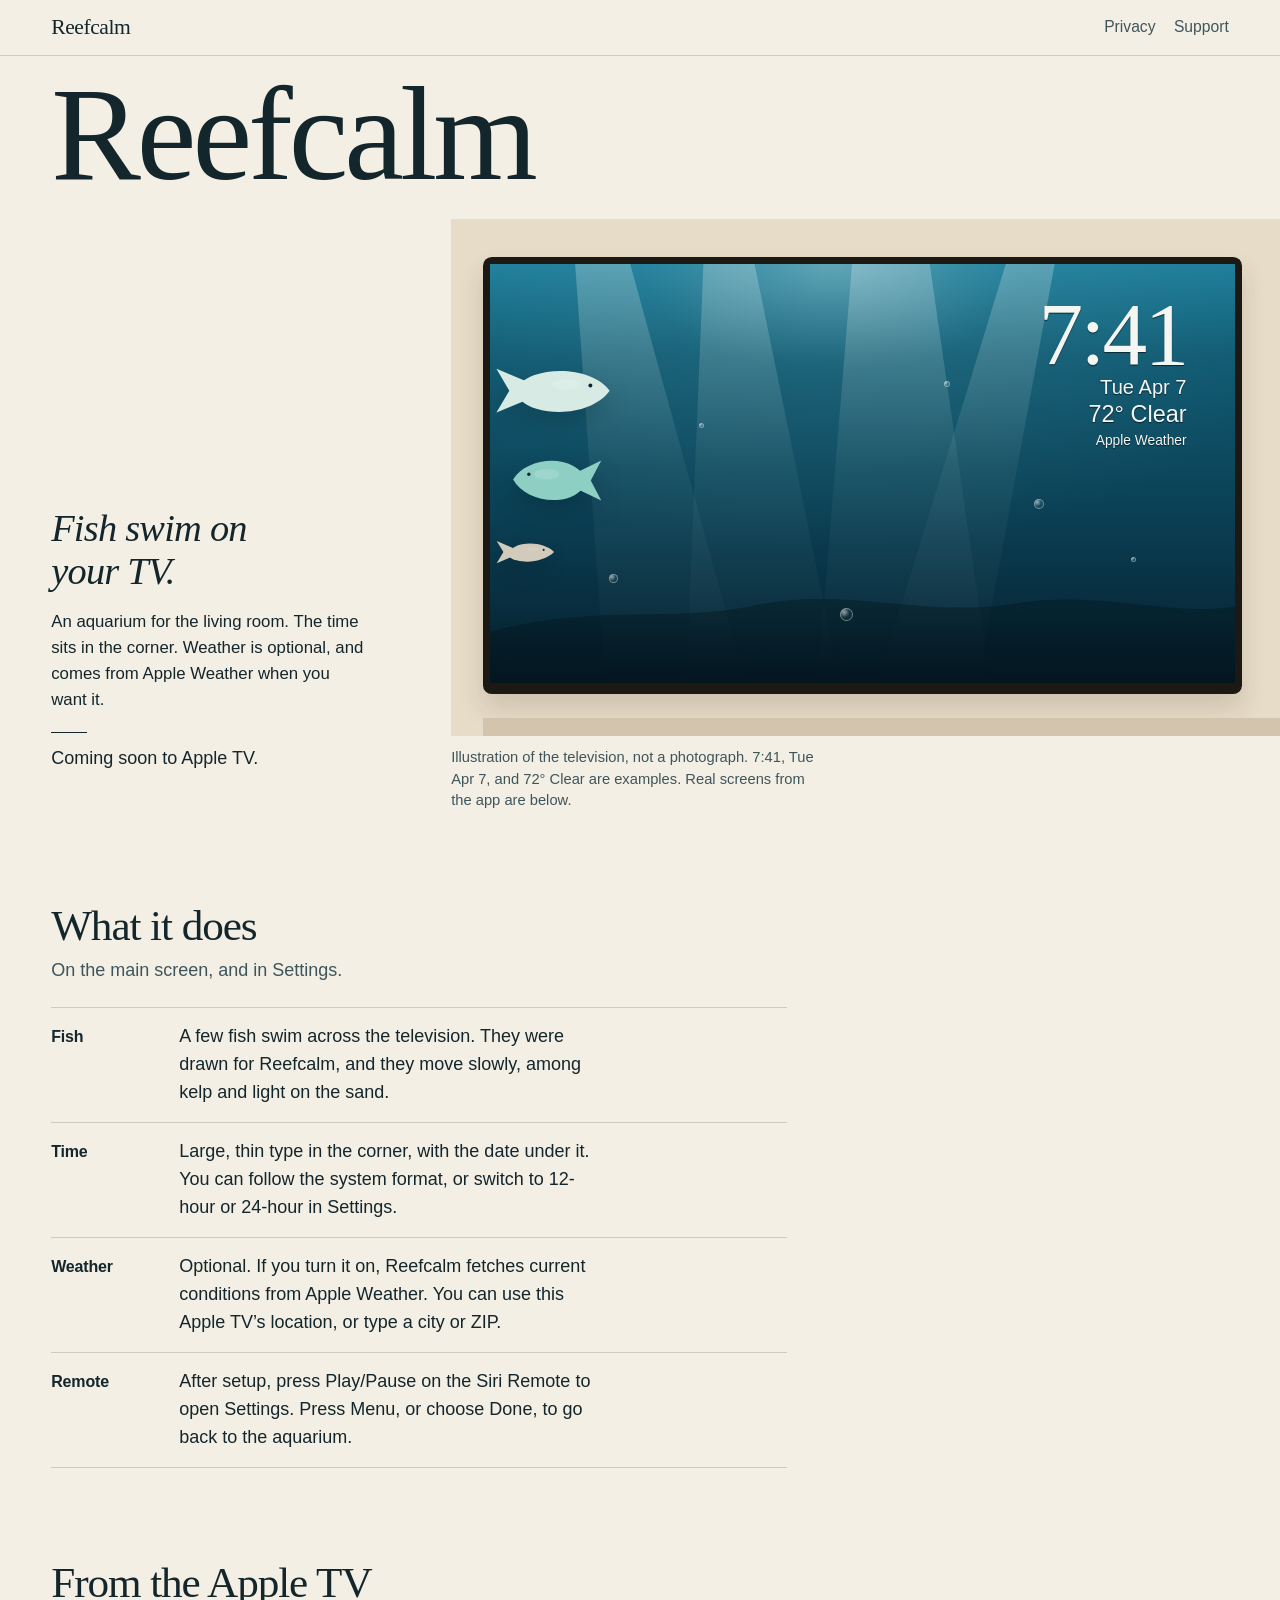
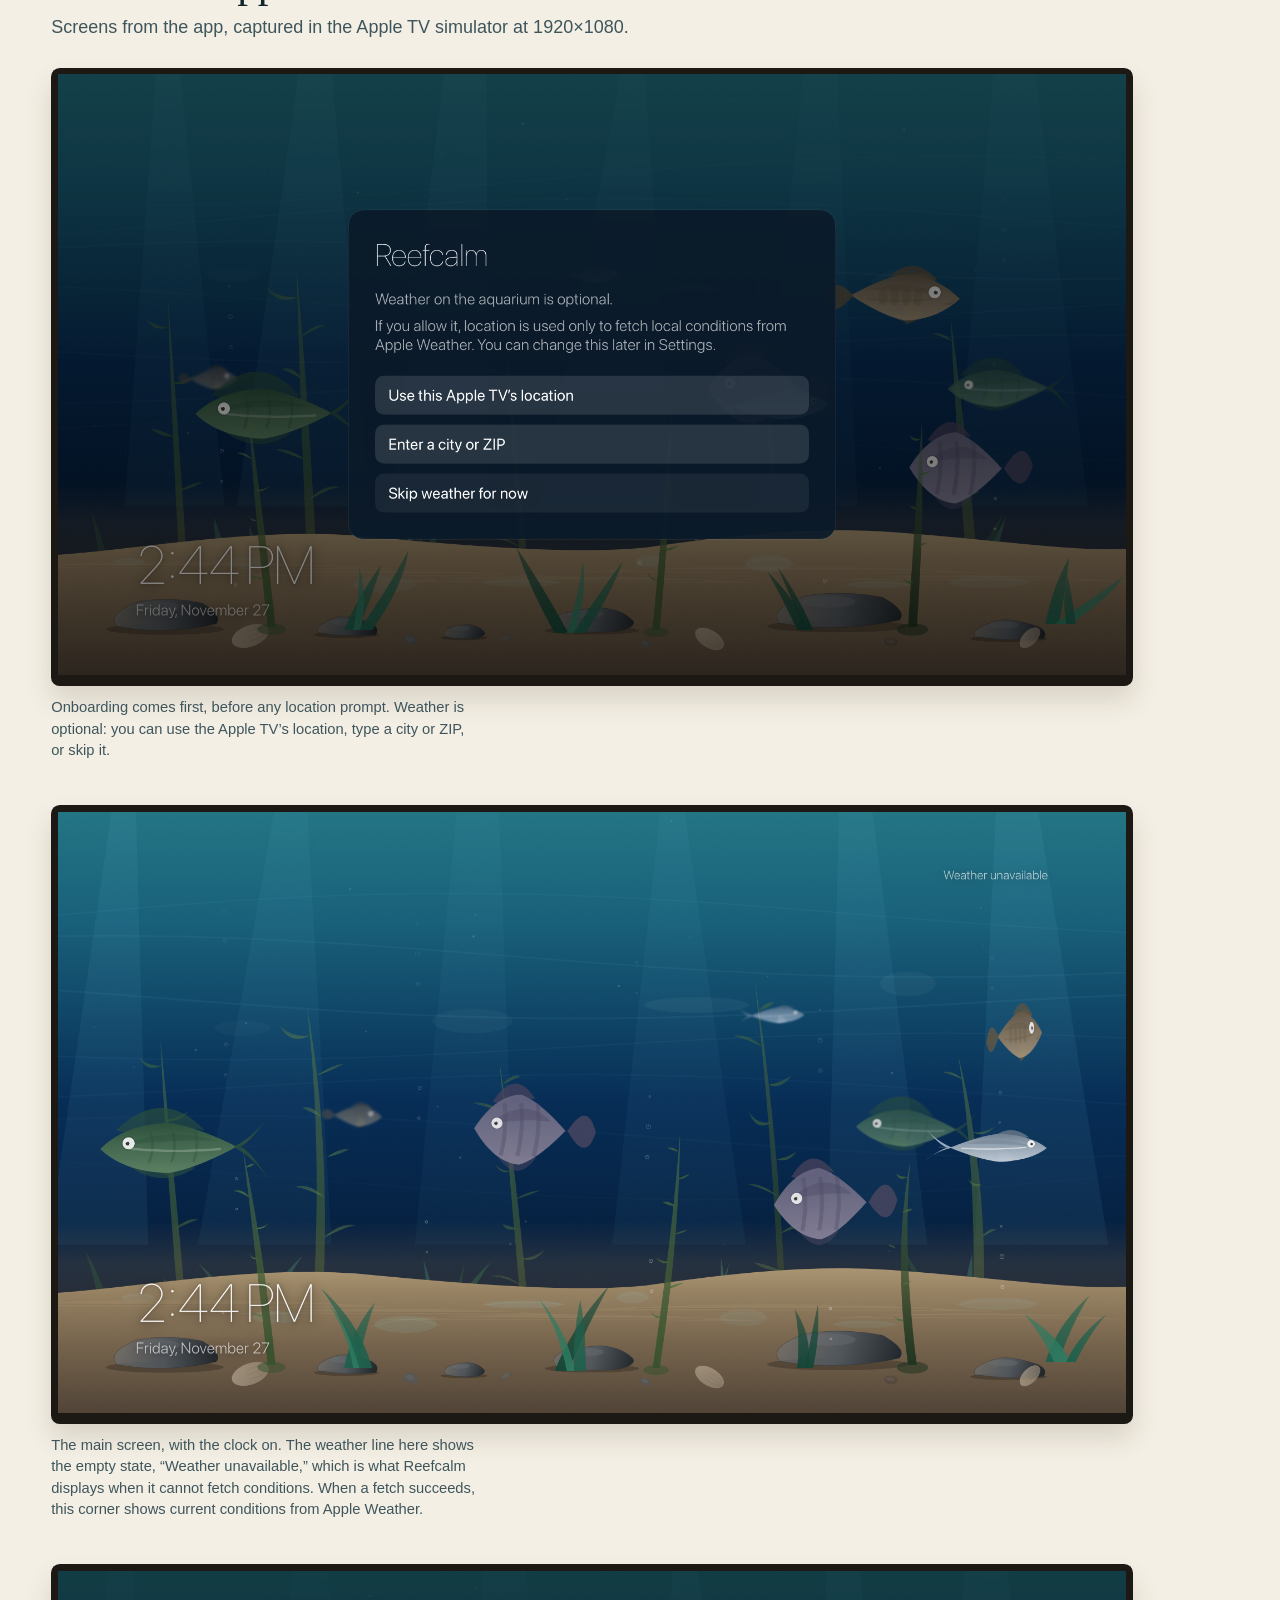
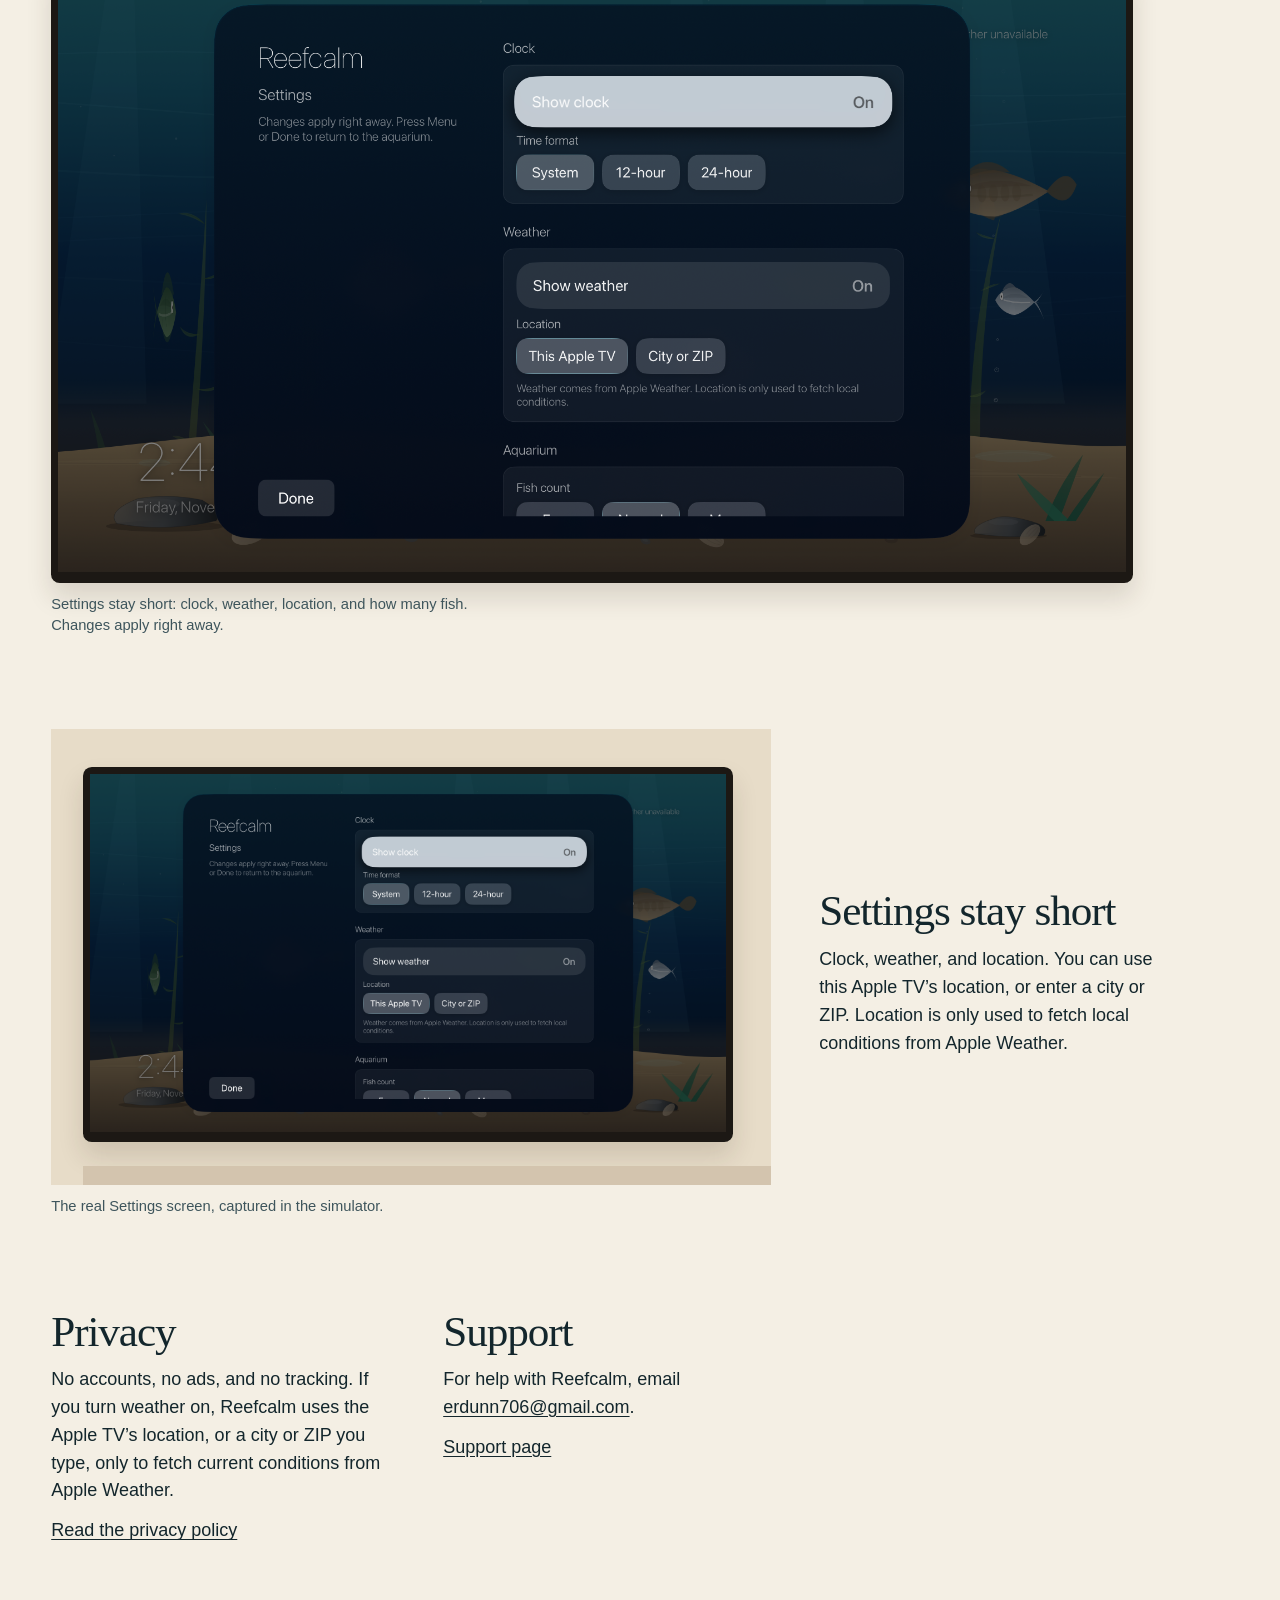
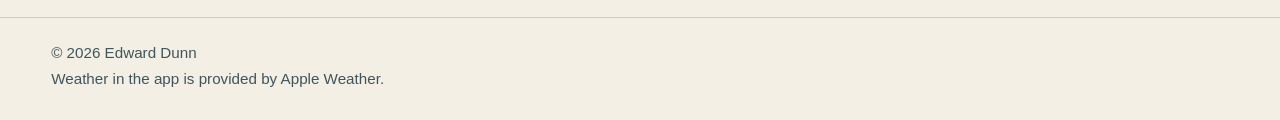
==== commit 6446aa8e: "Add real screenshots, a support page, and an accurate privacy policy The live privacy page still tal" ====
--- a/index.html
+++ b/index.html
@@ -6,7 +6,7 @@
   <meta name="color-scheme" content="light">
   <meta name="theme-color" content="#f4efe4">
   <title>Reefcalm — Fish swim on your TV</title>
-  <meta name="description" content="Reefcalm is an aquarium for Apple TV. Fish swim on the screen, the time sits in the corner, and you get today's temperature and conditions for where you are. Coming soon to Apple TV.">
+  <meta name="description" content="Reefcalm is an aquarium for Apple TV. Fish swim on the screen, the time sits in the corner, and optional weather comes from Apple Weather. Coming soon to Apple TV.">
   <link rel="stylesheet" href="styles.css">
 </head>
 <body>
@@ -16,7 +16,7 @@
       <a class="brand" href="index.html" aria-current="page">Reefcalm</a>
       <ul class="nav-links">
         <li><a href="privacy.html">Privacy</a></li>
-        <li><a href="#support">Support</a></li>
+        <li><a href="support.html">Support</a></li>
       </ul>
     </nav>
   </header>
@@ -27,7 +27,7 @@
       <div class="hero-grid">
         <div class="hero-copy">
           <h1 id="hero-title">Fish swim on your TV.</h1>
-          <p class="lede">The time sits in the corner. Today’s temperature and conditions, for where you are. Made to sip power, so it can run all evening.</p>
+          <p class="lede">An aquarium for the living room. The time sits in the corner. Weather is optional, and comes from Apple Weather when you want it.</p>
           <p class="soon">Coming soon to Apple TV.</p>
         </div>
 
@@ -118,30 +118,61 @@
               </div>
             </div>
           </div>
-          <figcaption>Illustration of the television, not a photograph. 7:41, Tue Apr 7, and 72° Clear are examples.</figcaption>
+          <figcaption>Illustration of the television, not a photograph. 7:41, Tue Apr 7, and 72° Clear are examples. Real screens from the app are below.</figcaption>
         </figure>
       </div>
     </section>
 
     <section class="block" id="what" aria-labelledby="what-title">
       <h2 id="what-title">What it does</h2>
-      <p class="dek">On the main screen.</p>
+      <p class="dek">On the main screen, and in Settings.</p>
       <ul class="what-list">
         <li>
           <h3>Fish</h3>
-          <p>A few fish swim across the television. They were drawn for Reefcalm, and they move slowly.</p>
+          <p>A few fish swim across the television. They were drawn for Reefcalm, and they move slowly, among kelp and light on the sand.</p>
         </li>
         <li>
           <h3>Time</h3>
-          <p>Large, thin type in the corner, with the date under it.</p>
+          <p>Large, thin type in the corner, with the date under it. You can follow the system format, or switch to 12-hour or 24-hour in Settings.</p>
         </li>
         <li>
           <h3>Weather</h3>
-          <p>Today’s temperature and conditions, for where you are. Supplied by Apple Weather.</p>
-        </li>
-        <li>
-          <h3>Power</h3>
-          <p>Made to sip power, so it can run all evening.</p>
+          <p>Optional. If you turn it on, Reefcalm fetches current conditions from Apple Weather. You can use this Apple TV’s location, or type a city or ZIP.</p>
+        </li>
+        <li>
+          <h3>Remote</h3>
+          <p>After setup, press Play/Pause on the Siri Remote to open Settings. Press Menu, or choose Done, to go back to the aquarium.</p>
+        </li>
+      </ul>
+    </section>
+
+    <section class="block shots-block" id="screens" aria-labelledby="screens-title">
+      <h2 id="screens-title">From the Apple TV</h2>
+      <p class="dek">Screens from the app, captured in the Apple TV simulator at 1920×1080.</p>
+      <ul class="shot-list">
+        <li>
+          <figure class="shot">
+            <div class="bezel">
+              <img src="shots/onboarding.png" width="1920" height="1080" alt="Reefcalm onboarding on the aquarium. The panel explains that weather is optional, and offers Use this Apple TV’s location, Enter a city or ZIP, or Skip weather for now. The clock in the corner reads 2:44 PM, Friday, November 27.">
+            </div>
+            <figcaption>Onboarding comes first, before any location prompt. Weather is optional: you can use the Apple TV’s location, type a city or ZIP, or skip it.</figcaption>
+          </figure>
+        </li>
+        <li>
+          <figure class="shot">
+            <div class="bezel">
+              <img src="shots/aquarium.png" width="1920" height="1080" alt="The Reefcalm aquarium filling the television: fish and kelp over sand, the clock at 2:44 PM, Friday, November 27, and the words Weather unavailable in the upper right.">
+            </div>
+            <figcaption>The main screen, with the clock on. The weather line here shows the empty state, “Weather unavailable,” which is what Reefcalm displays when it cannot fetch conditions. When a fetch succeeds, this corner shows current conditions from Apple Weather.</figcaption>
+          </figure>
+        </li>
+        <li>
+          <figure class="shot">
+            <div class="bezel">
+              <img src="shots/settings.png" width="1920" height="1080" alt="Reefcalm Settings over the aquarium. Show clock is on, with System, 12-hour, and 24-hour time formats. Show weather is on, with a choice of This Apple TV or City or ZIP. A note says weather comes from Apple Weather, and location is only used to fetch local conditions. Fish count is partly visible at the bottom.">
+            </div>
+            <figcaption>Settings stay short: clock, weather, location, and how many fish. Changes apply right away.</figcaption>
+          </figure>
         </li>
       </ul>
     </section>
@@ -149,46 +180,38 @@
     <section class="block settings" id="settings" aria-labelledby="settings-title">
       <div class="settings-copy">
         <h2 id="settings-title">Settings stay short</h2>
-        <p>Clock, weather, and location. Location is approximate, and it is only there so the weather is for where you are.</p>
+        <p>Clock, weather, and location. You can use this Apple TV’s location, or enter a city or ZIP. Location is only used to fetch local conditions from Apple Weather.</p>
       </div>
       <figure class="stage stage-small">
         <div class="wall wall-small">
           <div class="tv">
             <div class="bezel">
-              <div class="screen">
-                <div class="settings-screen">
-                  <p class="set-name">Settings</p>
-                  <ul class="set-rows">
-                    <li><span>Clock</span><span>On</span></li>
-                    <li><span>Weather</span><span>On</span></li>
-                    <li><span>Location</span><span>Approximate</span></li>
-                  </ul>
-                </div>
-              </div>
+              <img class="shot-in-tv" src="shots/settings.png" width="1920" height="1080" alt="Reefcalm Settings over the aquarium, showing clock, weather, and location controls.">
             </div>
           </div>
         </div>
-        <figcaption>Illustration of a settings screen, not a photograph.</figcaption>
+        <figcaption>The real Settings screen, captured in the simulator.</figcaption>
       </figure>
     </section>
 
     <div class="block notes">
       <section id="privacy" aria-labelledby="privacy-title">
         <h2 id="privacy-title">Privacy</h2>
-        <p>No accounts, no ads, and no tracking. The app plans to use approximate location only to fetch local weather via Apple WeatherKit.</p>
-        <p><a href="privacy.html">Read the privacy page</a></p>
+        <p>No accounts, no ads, and no tracking. If you turn weather on, Reefcalm uses the Apple TV’s location, or a city or ZIP you type, only to fetch current conditions from Apple Weather.</p>
+        <p><a href="privacy.html">Read the privacy policy</a></p>
       </section>
       <section id="support" aria-labelledby="support-title">
         <h2 id="support-title">Support</h2>
-        <p>A support contact is coming soon.</p>
+        <p>For help with Reefcalm, email <a href="mailto:erdunn706@gmail.com">erdunn706@gmail.com</a>.</p>
+        <p><a href="support.html">Support page</a></p>
       </section>
     </div>
   </main>
 
   <footer class="site-footer">
     <div class="footer-inner">
-      <p>© 2026 Reefcalm</p>
-      <p>Weather in the app will be provided by Apple Weather.</p>
+      <p>© 2026 Edward Dunn</p>
+      <p>Weather in the app is provided by Apple Weather.</p>
     </div>
   </footer>
 </body>
--- a/styles.css
+++ b/styles.css
@@ -670,3 +670,57 @@
     border: 1px solid CanvasText;
   }
 }
+
+/* Screenshots from the Apple TV */
+
+.shots-block {
+  width: min(70rem, calc(100% - 2 * var(--pad)));
+}
+
+.shot-list {
+  margin: 1.6rem 0 0;
+  padding: 0;
+  list-style: none;
+  display: grid;
+  gap: 2.25rem;
+}
+
+.shot {
+  margin: 0;
+}
+
+.shot .bezel {
+  padding: 0.42rem 0.42rem 0.68rem;
+}
+
+.shot img,
+.shot-in-tv {
+  display: block;
+  width: 100%;
+  height: auto;
+  border: 0;
+}
+
+.shot figcaption {
+  margin: 0.7rem 0 0;
+  max-width: 52ch;
+  color: var(--muted);
+  font-size: 0.92rem;
+  line-height: 1.45;
+}
+
+.sheet h2 {
+  margin: 1.75rem 0 0.7rem;
+  font-family: var(--display);
+  font-size: clamp(1.55rem, 3vw, 2rem);
+  font-weight: 500;
+  letter-spacing: -0.02em;
+  line-height: 1.15;
+}
+
+@media (min-width: 980px) {
+  .shot-list {
+    grid-template-columns: 1fr;
+    gap: 2.75rem;
+  }
+}
